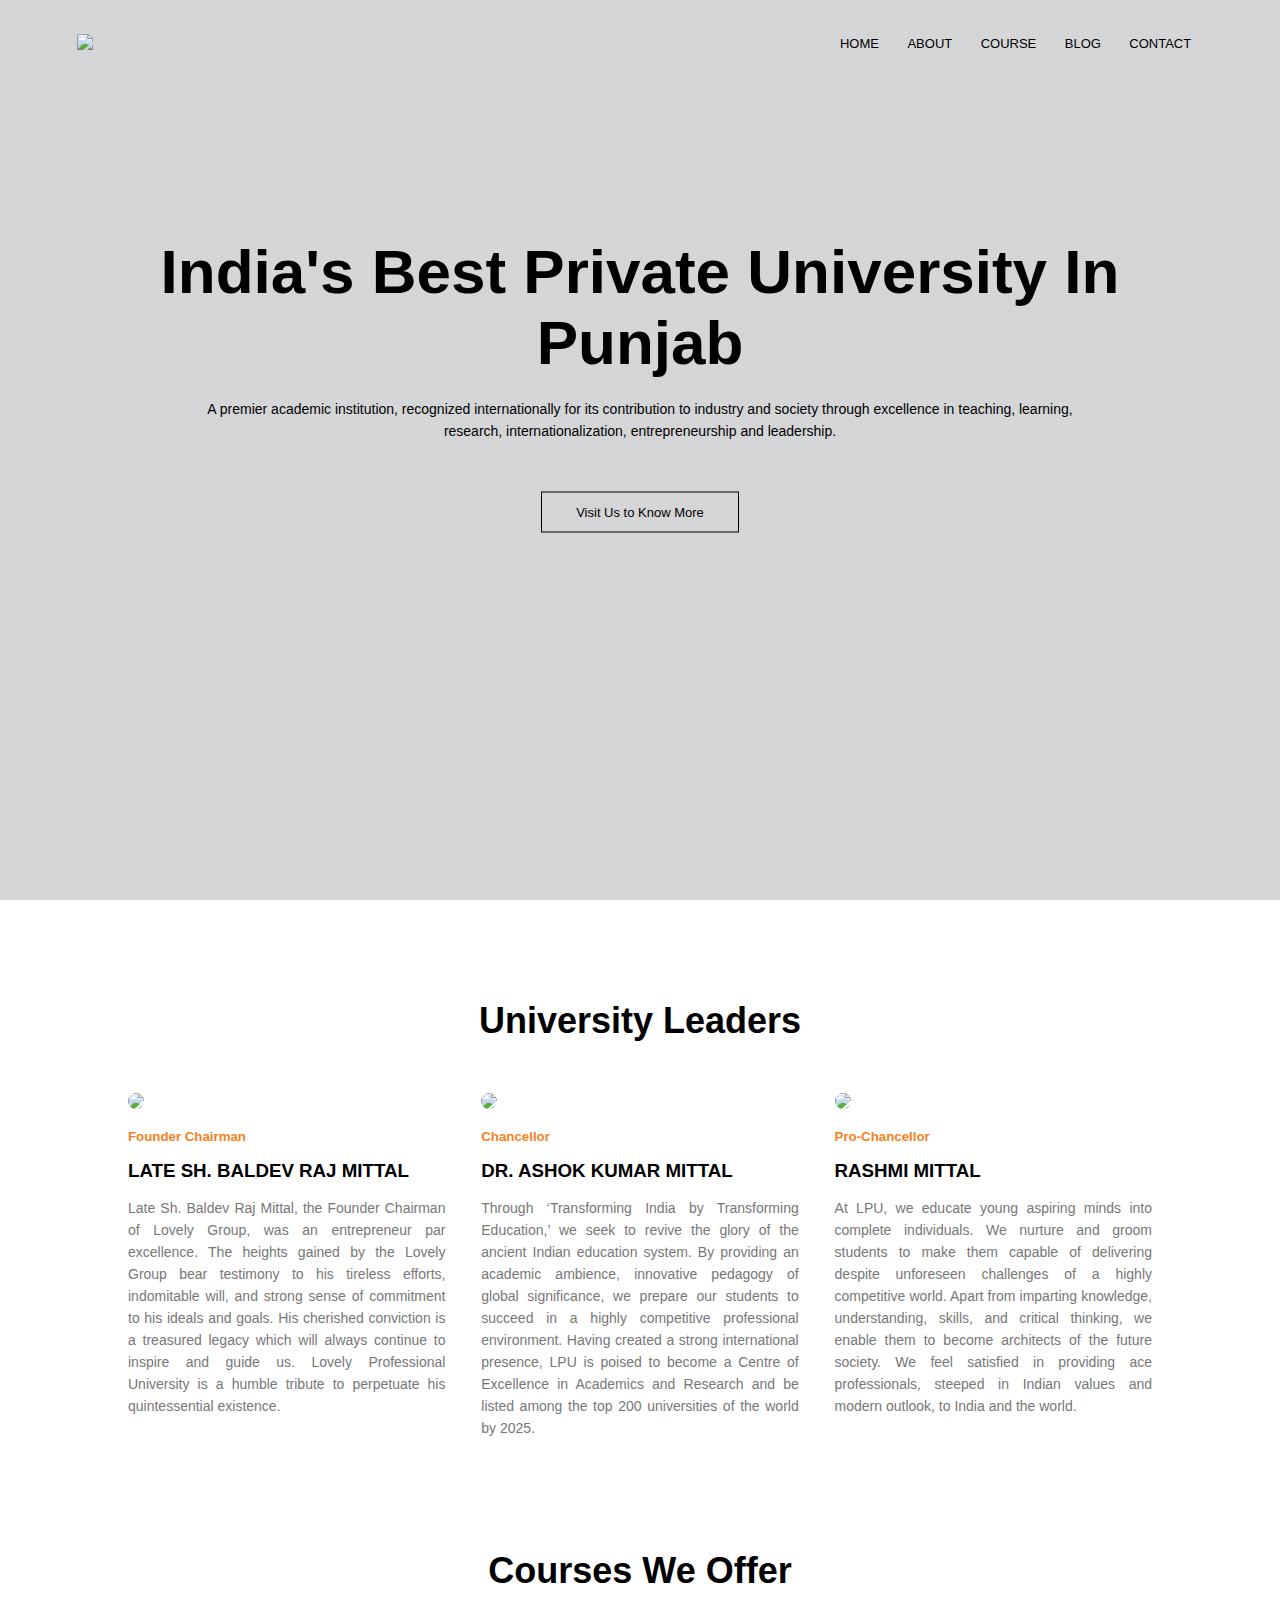
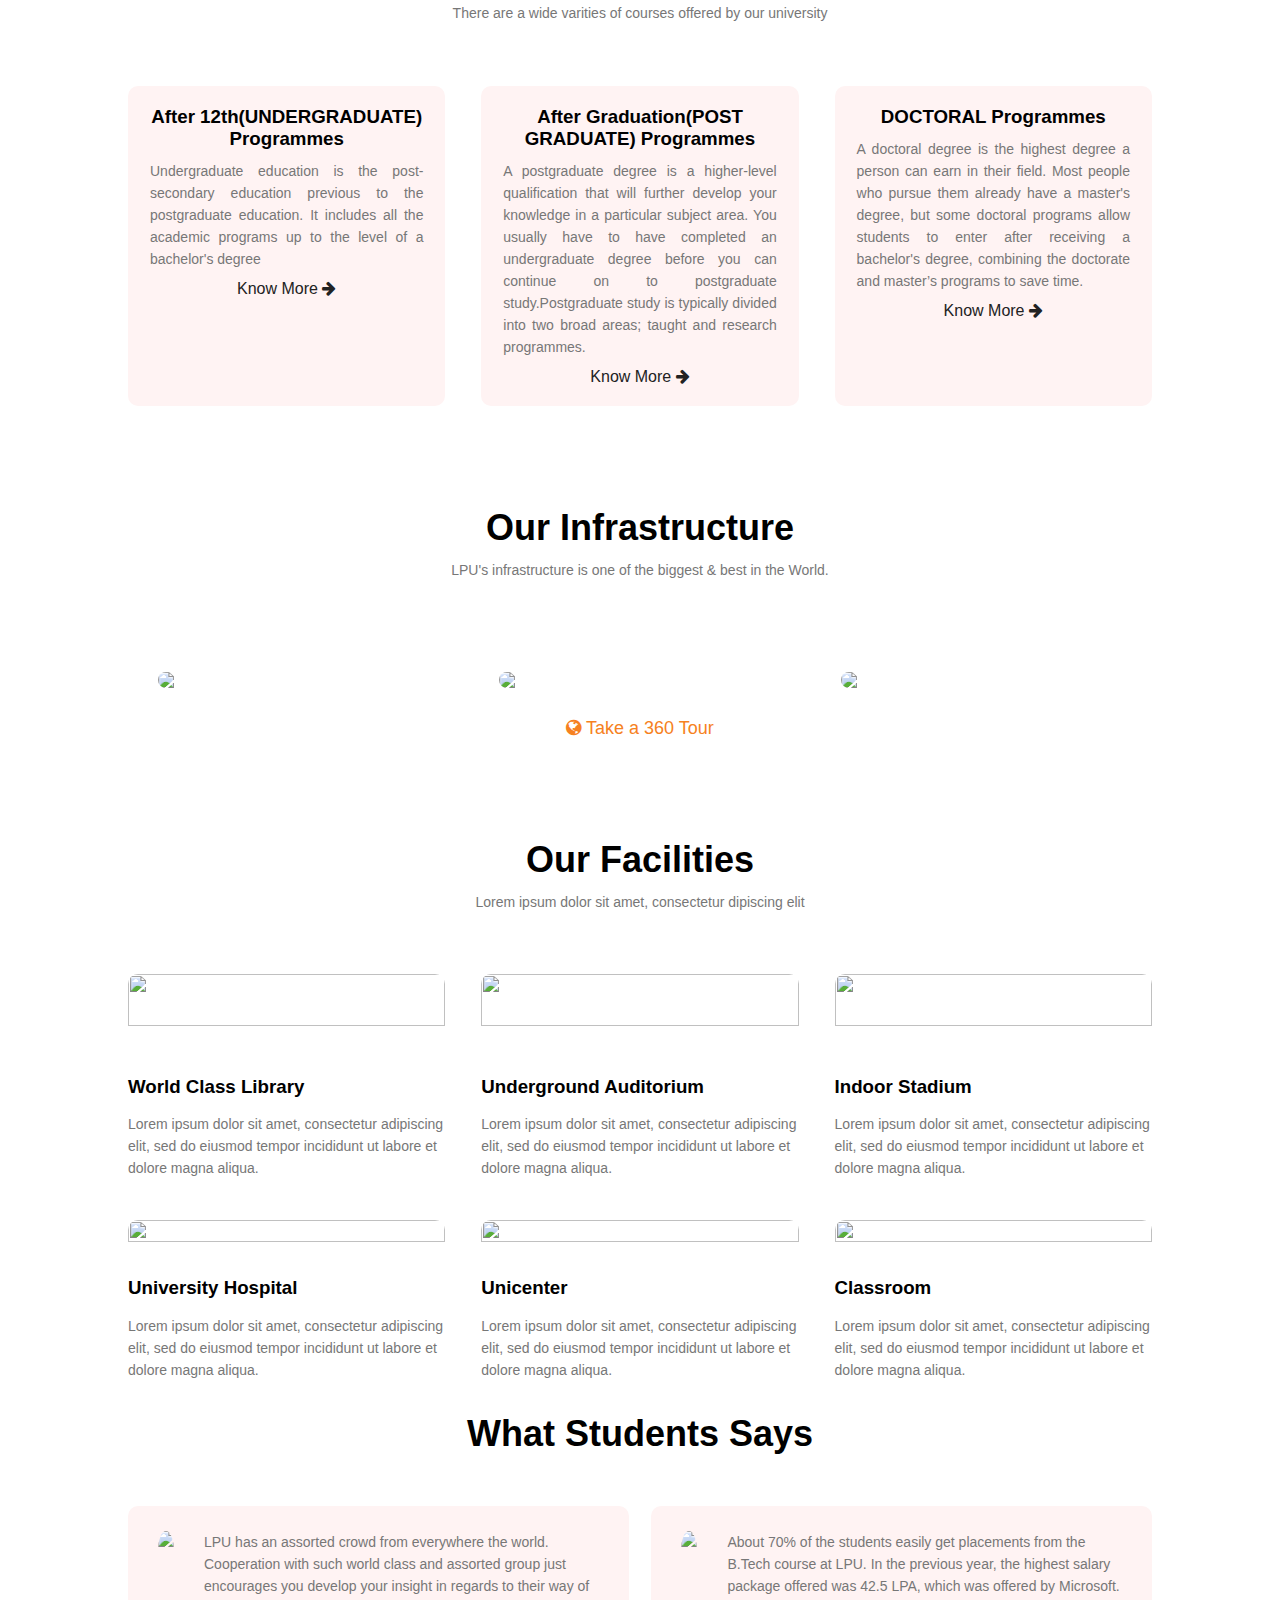
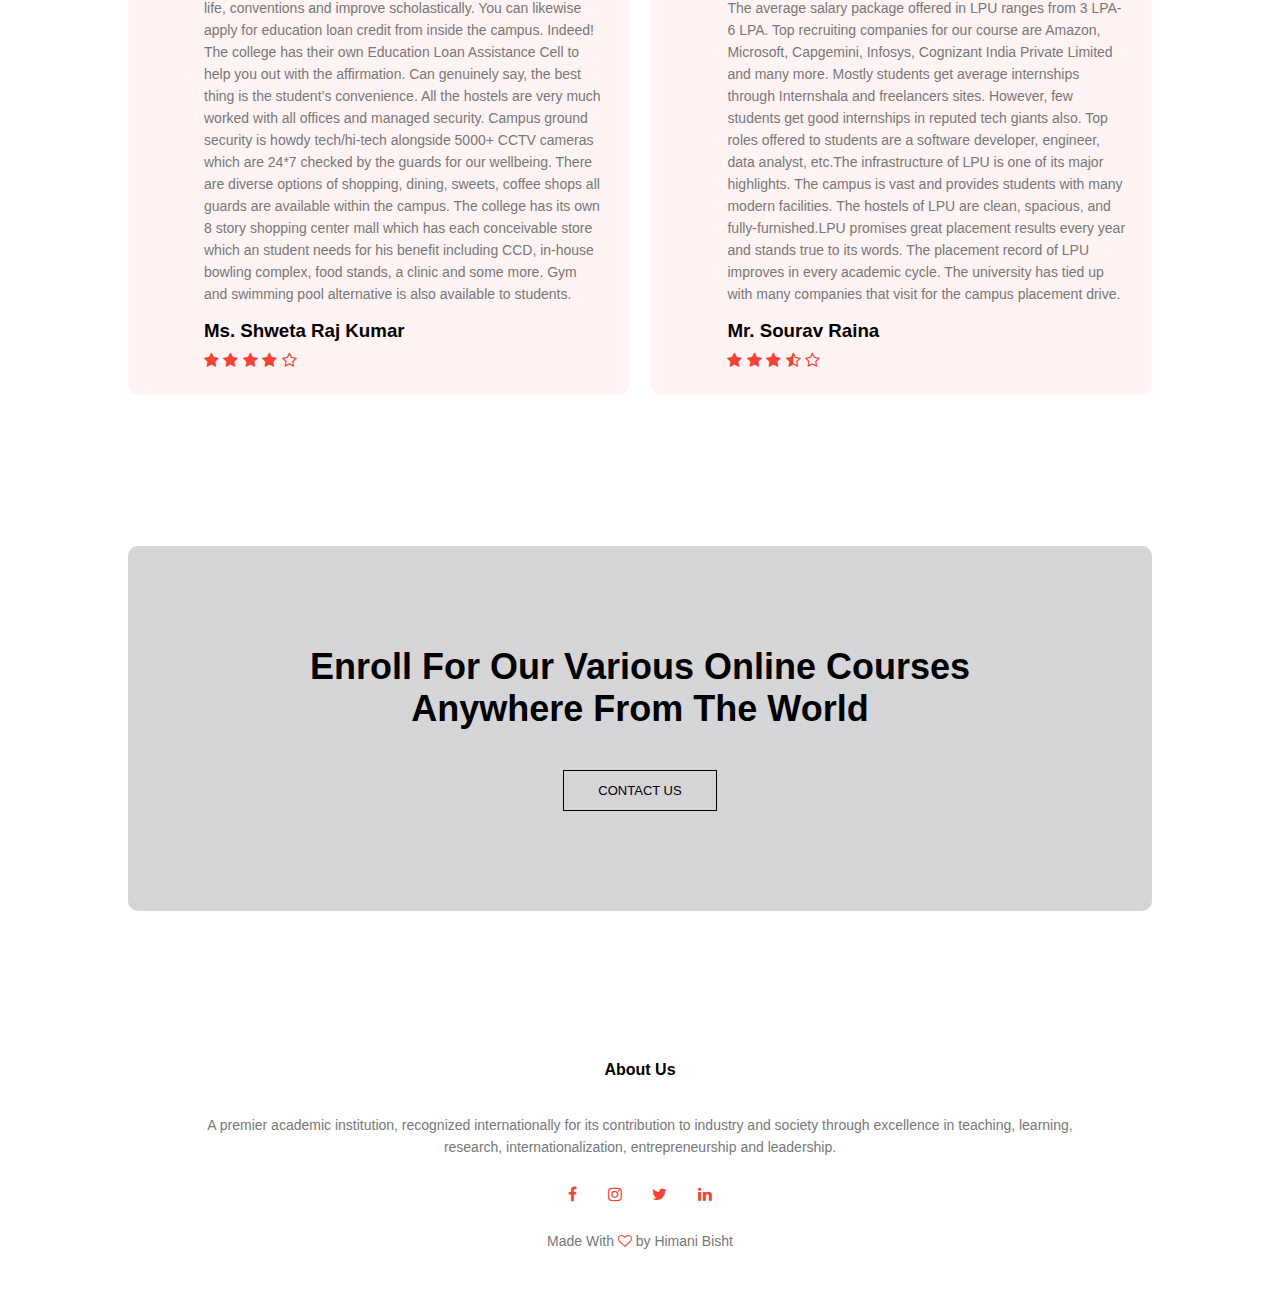
==== index.html @ 3acd2dc0 "Add files via upload" ====
<!DOCTYPE html>
<html lang="en">
  <head>
    <meta name="viewport" content="width=device-width, initial-scale=1.0" />
    <title>University Website</title>
    <link rel="stylesheet" href="style.css" />
    <link
      rel="stylesheet"
      href="https://cdnjs.cloudflare.com/ajax/libs/font-awesome/4.7.0/css/font-awesome.min.css"
    />
  </head>

  <body>
    <section class="header">
      <nav>
        <a href="index.html"
          ><img src="img/lpu-logo-lovely_professional_university.png"
        /></a>
        <div class="nav-links" id="nav-links">
          <i class="fa fa-times" onclick="hideMenu()"></i>

          <ul>
            <li><a href="index.html">HOME</a></li>
            <li><a href="about.html">ABOUT</a></li>
            <li><a href="courses.html">COURSE</a></li>
            <li><a href="blog.html">BLOG</a></li>
            <li><a href="contact.html">CONTACT</a></li>
          </ul>
        </div>
        <i class="fa fa-bars" onclick="showMenu()"></i>
      </nav>
      <div class="textbox">
        <h1>India's Best Private University In Punjab</h1>
        <p>
          A premier academic institution, recognized internationally for its
          contribution to industry and society through excellence in teaching,
          learning, <br />research, internationalization, entrepreneurship and
          leadership.
        </p>
        <a href="https://www.lpu.in/" class="hero-btn">Visit Us to Know More</a>
      </div>
    </section>

    <!-- leader -->

    <section class="leader">
      <h1>University Leaders</h1>
      <div class="row">

        <div class="leader-col">
          <img src="img/founder.jpg" />
          <h5>Founder Chairman</h5>
          <h3>LATE SH. BALDEV RAJ MITTAL</h3>
          <p>
            Late Sh. Baldev Raj Mittal, the Founder Chairman of Lovely Group,
            was an entrepreneur par excellence. The heights gained by the Lovely
            Group bear testimony to his tireless efforts, indomitable will, and
            strong sense of commitment to his ideals and goals. His cherished
            conviction is a treasured legacy which will always continue to
            inspire and guide us. Lovely Professional University is a humble
            tribute to perpetuate his quintessential existence.
          </p>
        </div>

        <div class="leader-col">
          <img src="img/chancellor.jpg" />
          <h5>Chancellor</h5>
          <h3>DR. ASHOK KUMAR MITTAL</h3>
          <p>
            Through ‘Transforming India by Transforming Education,’ we seek to
            revive the glory of the ancient Indian education system. By
            providing an academic ambience, innovative pedagogy of global
            significance, we prepare our students to succeed in a highly
            competitive professional environment. Having created a strong
            international presence, LPU is poised to become a Centre of
            Excellence in Academics and Research and be listed among the top 200
            universities of the world by 2025.
          </p>
        </div>

        <div class="leader-col">
          <img src="img/pro-chancellor.jpg" />
          <h5>Pro-Chancellor</h5>
          <h3>RASHMI MITTAL</h3>
          <p>
            At LPU, we educate young aspiring minds into complete individuals.
            We nurture and groom students to make them capable of delivering
            despite unforeseen challenges of a highly competitive world. Apart
            from imparting knowledge, understanding, skills, and critical
            thinking, we enable them to become architects of the future society.
            We feel satisfied in providing ace professionals, steeped in Indian
            values and modern outlook, to India and the world.
          </p>
        </div>

      </div>
    </section>

    <!-- Courses -->

    <section class = "courses">
        <h1>Courses We Offer</h1>
        <p>There are a wide varities of courses offered by our university</p>
        <div class="row">
            <div class="courses-col">
                <h3>After 12th(UNDERGRADUATE) Programmes</h3>
                <p>Undergraduate education is the post-secondary education previous to the postgraduate education. It includes all the academic programs up to the level of a bachelor's degree</p>
                <a href="https://www.lpu.in/programmes/all/12th" class="know"> Know More <i class="fa fa-arrow-right"></i></a>
            </div>
            <div class="courses-col">
                <h3>After Graduation(POST GRADUATE) Programmes</h3>
                <p>A postgraduate degree is a higher-level qualification that will further develop your knowledge in a particular subject area. You usually have to have completed an undergraduate degree before you can continue on to postgraduate study.Postgraduate study is typically divided into two broad areas; taught and research programmes.</p>
                <a href= "https://www.lpu.in/programmes/all/Graduation" class="know">Know More <i class="fa fa-arrow-right"></i></a>
            </div>
            <div class="courses-col">
                <h3>DOCTORAL Programmes</h3>
                <p>A doctoral degree is the highest degree a person can earn in their field. Most people who pursue them already have a master's degree, but some doctoral programs allow students to enter after receiving a bachelor's degree, combining the doctorate and master’s programs to save time.</p>
                <a href= "https://nest.lpu.in/phd/index.php" class="know">Know More <i class="fa fa-arrow-right"></i></a>
            </div>
        </div>
    </section>

    <!-- Campus -->
    <section class="campus">
      <h1>Our Infrastructure</h1>
      <p>LPU's infrastructure is one of the biggest & best in the World.</p>
      <div class="row">
        <div class="campus-col">
          <img src="img/garden.jpg" />
          <div class="layer">
            <h3>Lpu Garden</h3>
          </div>
        </div>
        <div class="campus-col">
          <img src="img/solar-panel.jpg" />
          <div class="layer">
            <h3>Solar Pannel</h3>
          </div>
        </div>
        <div class="campus-col">
            <img src="img/google-lab.jpg" />
            <div class="layer">
              <h3>Google Lab</h3>
            </div>
        </div>
      </div>
    <a href="https://vr.lpu.in/" class="tour"><i class="fa fa-globe" style="color:#f68121;"></i>  Take a 360 Tour </a>
    </section>

    <!-- facilites -->
    <section class="facilities">
      <h1>Our Facilities</h1>
      <p>Lorem ipsum dolor sit amet, consectetur dipiscing elit</p>

      <div class="row">
        <div class="facilities-col">
          <img src="img/library.png" />
          <h3>World Class Library</h3>
          <p>
            Lorem ipsum dolor sit amet, consectetur adipiscing elit, sed do
            eiusmod tempor incididunt ut labore et dolore magna aliqua.
          </p>
        </div>
        <div class="facilities-col">
          <img src="img/amphitheater.jpg" />
          <h3>Underground Auditorium</h3>
          <p>
            Lorem ipsum dolor sit amet, consectetur adipiscing elit, sed do
            eiusmod tempor incididunt ut labore et dolore magna aliqua.
          </p>
        </div>
        <div class="facilities-col">
          <img src="img/indoor-stadium.jpg" />
          <h3>Indoor Stadium</h3>
          <p>
            Lorem ipsum dolor sit amet, consectetur adipiscing elit, sed do
            eiusmod tempor incididunt ut labore et dolore magna aliqua.
          </p>
        </div>
      </div>
      <div class="row">
        <div class="facilities-col2">
            <img src="img/uni-hospital.jpg" />
            <h3>University Hospital</h3>
            <p>
              Lorem ipsum dolor sit amet, consectetur adipiscing elit, sed do
              eiusmod tempor incididunt ut labore et dolore magna aliqua.
            </p>
        </div>
        <div class="facilities-col2">
            <img src="img/uni-mall.jpg" />
            <h3>Unicenter</h3>
            <p>
              Lorem ipsum dolor sit amet, consectetur adipiscing elit, sed do
              eiusmod tempor incididunt ut labore et dolore magna aliqua.
            </p>
        </div>
        <div class="facilities-col2">
            <img src="img/classroom.jpg" />
            <h3>Classroom</h3>
            <p>
              Lorem ipsum dolor sit amet, consectetur adipiscing elit, sed do
              eiusmod tempor incididunt ut labore et dolore magna aliqua.
            </p>
          </div>
      </div>
    </section>

    <!-- testimonials -->

    <section class="test">
      <h1>What Students Says</h1>
      <div class="row">
        <div class="test-col">
          <img src="img/user2.jpg" />
          <div>
            <p>
                LPU has an assorted crowd from everywhere the world. Cooperation with such world class and assorted group just encourages you develop your insight in regards to their way of life, conventions and improve scholastically. You can likewise apply for education loan credit from inside the campus. Indeed! The college has their own Education Loan Assistance Cell to help you out with the affirmation. Can genuinely say, the best thing is the student’s convenience. All the hostels are very much worked with all offices and managed security. Campus ground security is howdy tech/hi-tech alongside 5000+ CCTV cameras which are 24*7 checked by the guards for our wellbeing. There are diverse options of shopping, dining, sweets, coffee shops all guards are available within the campus. The college has its own 8 story shopping center mall which has each conceivable store which an student needs for his benefit including CCD, in-house bowling complex, food stands, a clinic and some more. Gym and swimming pool alternative is also available to students.
            </p>
            <h3>Ms. Shweta Raj Kumar</h3>
            <i class="fa fa-star"></i>
            <i class="fa fa-star"></i>
            <i class="fa fa-star"></i>
            <i class="fa fa-star"></i>
            <i class="fa fa-star-o"></i>
          </div>
        </div>
        <div class="test-col">
          <img src="img/user1.png" />
          <div>
            <p>
                About 70% of the students easily get placements from the B.Tech course at LPU. In the previous year, the highest salary package offered was 42.5 LPA, which was offered by Microsoft. The average salary package offered in LPU ranges from 3 LPA-6 LPA. Top recruiting companies for our course are Amazon, Microsoft, Capgemini, Infosys, Cognizant India Private Limited and many more. Mostly students get average internships through Internshala and freelancers sites. However, few students get good internships in reputed tech giants also. Top roles offered to students are a software developer, engineer, data analyst, etc.The infrastructure of LPU is one of its major highlights. The campus is vast and provides students with many modern facilities. The hostels of LPU are clean, spacious, and fully-furnished.LPU promises great placement results every year and stands true to its words. The placement record of LPU improves in every academic cycle. The university has tied up with many companies that visit for the campus placement drive.
            </p>
            <h3>Mr. Sourav Raina</h3>
            <i class="fa fa-star"></i>
            <i class="fa fa-star"></i>
            <i class="fa fa-star"></i>
            <i class="fa fa-star-half-o"></i>
            <i class="fa fa-star-o"></i>
          </div>
        </div>
      </div>
    </section>

    <!--Call to action-->

    <section class="cta">
      <h1>
        Enroll For Our Various Online Courses<br />Anywhere From The World
      </h1>
      <a href="#" class="hero-btn">CONTACT US</a>
    </section>

    <!-- Footer -->
    <section class="footer">
      <h4>About Us</h4>
      <p>
        A premier academic institution, recognized internationally for its
        contribution to industry and society through excellence in teaching,
        learning, <br />research, internationalization, entrepreneurship and
        leadership.
      </p>
      <div class="icons">
        <a href="https://www.facebook.com/LPUUniversity"><i class="fa fa-facebook"></i></a>
        <a href="https://www.instagram.com/lpuuniversity"><i class="fa fa-instagram"></i></a>
        <a href="https://twitter.com/lpuuniversity"><i class="fa fa-twitter"></i></a>
        <a href=" https://www.linkedin.com/school/lovely-professional-university"><i class="fa fa-linkedin"></i></a>
      </div>
      <p>Made With <i class="fa fa-heart-o"></i> by Himani Bisht</p>
    </section>

    <!-- Java script for toggle menu -->
    <script>
      var navlinks = document.getElementById("nav-links");
      function showMenu() {
        navlinks.style.right = 0;
      }
      function hideMenu() {
        navlinks.style.right = "-200px";
      }
    </script>
  </body>
</html>
---- style.css ----
*{
    margin: 0;
    padding: 0;
    font-family: 'Poppins', sans-serif;
}
.header{
    min-height: 100vh;
    width: 100%;
    background-image: linear-gradient(rgba(185, 186, 190, 0.6),rgba(185, 186, 190, 0.6)),url(img/banner.jpeg);
    background-position: center;
    background-size: cover;
    position: relative;
}
nav{
    display: flex;
    padding: 2% 6%;
    justify-content: space-between;
    align-items: center;
}
nav img{
    width: 200px;
}
.nav-links{
    flex: 1;
    text-align: right; 
}
.nav-links ul li{
    list-style: none;
    display:inline-block;
    padding: 8px 12px;
    position:relative;
}
.nav-links ul li a{
    text-decoration: none;
    color:#000;
    font-size: 13px;
}
.nav-links ul li::after{
    content: "";
    width:0%;
    height:2px;
    background: #f44336;
    display: block;
    margin: auto;
    transition: 0.5s;
}
.nav-links ul li:hover::after{
    width: 100%;
}
.textbox{
    width:90%;
    position: relative;
    top: 50%;
    left:50%;
    transform: translate(-50% ,50%);
    text-align: center;
}
.textbox h1{
    font-size: 62px;
}
.textbox p{
    margin: 10px 0 40px;
    font-size: 14px;
}
.hero-btn{
    display: inline-block;
    text-decoration: none;
    color:#000;
    border: 1px solid;
    padding: 12px 34px;
    font-size: 13px;
    background: transparent;
    position: relative;
    cursor: pointer;
}
.hero-btn:hover{
    color:#fff;
    border: 1px solid #f44336;
    background-color: #f44336;
    transition: 1s;
}
nav .fa{
    display:none;
}

@media (max-width: 700px) {
    .textbox h1{
        font-size: 20px;
    }
    .nav-links ul li {
        display: block;
    }
    .nav-links{
        position: fixed;
        background:#f78c84;
        height:100vh;
        width:200px;
        top:0;
        right: -200px;
        text-align: left;
        z-index :2;
        transition: 1s;
    }
    nav .fa{
        display: block;
        margin:10px;
        font-size: 22px;
        cursor: pointer;
    }
    .nav-links ul{
        padding:30px;
    }
}

/* leader */

.leader{
    width:80%;
    margin: auto;
    text-align: center;
    padding-top: 100px;
}

h1{
    font-size: 36px;
    font-weight: 600;
    font-family:'Poppins', sans-serif;
}

p{
    font-size: 14px;
    font-weight: 300;
    line-height: 22px;
    padding: 10px;
    font-family:'Poppins', sans-serif;
}

.row{
    margin-top: 5%;
    display: flex;
    justify-content: space-between;
}

.leader-col{
    flex-basis: 31%;
    border-radius: 10px;
    margin-bottom:5%;
    text-align: justify;
}

.leader p {
    color:#777;
}

.leader-col img {
    width:100%;
    border-radius: 10px;
}

.leader-col p{
    padding: 0;
}

.leader-col h3 {
    margin-top: 16px;
    margin-bottom: 15px;
    text-align: left;
}

.leader-col h5 {
    color: #f68121;
    margin-top: 16px;
    margin-bottom: 15px;
    text-align: left;
}

@media(max-width: 700px){
    .row{
        flex-direction: column;
    }
}

/* courses */

.courses{
    width:80%;
    margin:auto;
    text-align: center;
    padding-top: 60px;
}
.courses p{
    color:#777;
    text-align: center;
}
.courses-col{
    flex-basis: 31%;
    background-color: #fff3f3;
    border-radius: 10px;
    margin-bottom: 5%;
    padding:20px 12px; 
    box-sizing: border-box;
}
.courses-col p {
    text-align: justify;
}

.courses-col:hover{
    box-shadow: 0 0 20px 0 rgba(0,0,0,0.2);
}

.know{
    text-decoration: none;
    color:#222;
}
.know:hover{
    color: #f44336;
}

/* campus */

.campus{
    width:80%;
    margin:auto;
    text-align: center;
    padding-top:50px;
}
.campus-col{
    flex-basis: 32%;
    border-radius:10px;
    margin:30px;
    position:relative;
    overflow: hidden;
}

.campus-col img{
    width: 100%;
    display: block;
}

.campus p {
    color :#777;
}

.tour {
    font-size: 18px;
    text-decoration: none;
    color: #f68121;
}

.layer{
    background: transparent;
    height: 100%;
    width: 100%;
    position: absolute;
    top:0;
    left:0;
    transition: 0.5s;
}
.layer:hover{
    background: rgba(255, 124, 119, 0.8);
}
.layer h3 {
    width: 100%;
    font-weight: 500;
    color:#fff;
    font-size: 26px;
    position: absolute;
    transform: translateX(-50%);
    bottom: 0;
    left:50%;
    opacity: 0;
    transition: 0.5s
}
.layer:hover h3 {
    bottom:49%;
    opacity: 1;
}

/* Facilities */

.facilities{
    width:80%;
    margin: auto;
    text-align: center;
    padding-top: 100px;
}
.facilities-col{
    flex-basis: 31%;
    border-radius: 10px;
    margin-bottom:5%;
    text-align: left;
}
.facilities-col2 {
    flex-basis: 31%;
    border-radius: 10px;
    text-align: left;
}

.facilities-col-row2{
    flex-basis: 46%;
    border-radius: 10px;
    margin-bottom:5%;
    text-align: left;
}

.facilities-col-row2 img{
    width:100%;
    height:60%;
    border-radius: 10px;
}

.facilities p {
    color:#777;
}
.facilities-col img {
    width:100%;
    height:60%;
    border-radius: 10px;
}
.facilities-col2 img {
    width:100%;
    height:40%;
    border-radius: 10px;
}
.facilities-col p ,.facilities-col2 p , .facilities-col-row2 p{
    padding: 0;
}
.facilities-col h3,.facilities-col2 p, .facilities-col-course{
    margin-top: 16px;
    margin-bottom: 15px;
    text-align: left;
}

/* testimonials */

.test{
    width:80%;
    margin:auto;
    text-align: center;
    padding-top:50px;
}
.test p{color:#777}
.test-col{
    flex-basis:44%;
    border-radius: 10px;
    margin-bottom:5%;
    text-align: left;
    background:#fff3f3;
    padding:25px;
    cursor: pointer;
    display: flex;
}
.test-col img{
    height:40px;
    border-radius: 50%;
    margin-left: 5px;
    margin-right: 30px;
}
.test-col p{
    padding: 0;
}
.test-col h3{
    text-align: left;
    margin-top: 15px;
    margin-bottom: 10px;
}
.test-col .fa{
    color: #f44336;
}
@media (max-width : 700px){
    .test-col img{
        margin-right: 15px;
    }
}
.cta{
    margin: 100px auto;
    width: 80%;
    background-image: linear-gradient( rgba(185, 186, 190, 0.6),rgba(185, 186, 190, 0.6)), url("img/banner2.jpg");
    background-position: center;
    background-size: cover;
    border-radius: 10px;
    text-align: center;
    padding: 100px 0;
}
.cta h1{
    margin-bottom: 40px;
    padding: 0;
} 
@media(max-width:700px){
    .cta h1{
        font-size: 24px;
    }
}

/* footer */

.footer{
    width:100%;
    text-align: center;
    padding: 30px 0;
}
.footer h4{
    margin-bottom: 25px;
    margin-top:20px;
    font-weight:600;
}
.footer p{color:#777}

.icons .fa{
    color:#f44336;
    margin: 0 13px;
    cursor: pointer;
    padding: 18px 0;
}
.fa-heart-o{
    color:#f44336;
}

/* about us page */

.sub-header{
    height: 50vh;
    width: 100%;
    background-image: linear-gradient(rgba(136, 138, 148, 0.6),rgba(136, 138, 148, 0.6)) ,url("img/background.jpg");
    background-position: center;
    background-size: cover;
    text-align: center;
} 
.sub-header h1{
    margin-top: 40px;
}

.about-us{
    width:80%;
    margin: auto;
    padding-top: 150px;
    padding-bottom: 50px;
    text-align: center;
}

.about-us{
    padding: 30px 2px;
}

.about-us img{
    padding-top: 50px;
    width:100%;
}

.about-us h1{
    padding-top: 50px;
}

.red-btn{
    border: 1px solid #f44336;
    background: transparent;
    color:#f44336;
}
.red-btn:hover{
    color:white;
}

.rank{
    width:80%;
    margin: auto;
    padding-top: 50px;
    padding-bottom: 50px;
    text-align: center;
}

.rank{
    padding: 30px 2px;
}

.rank img{
    padding-top: 50px;
    width:100%;
}
.rank p{
    font-size: 14px;
    font-weight: 300;
    color:#777;
}
.rank h1{
    padding-top: 0;
}
/* vision and mission */
.vision{
    width:80%;
    margin:auto;
    text-align: center;
    padding-top: 60px;
}
.vision p{
    padding-top: 10px;
    color:#777;
    text-align: justify;
}
.vision-col{
    flex-basis:48%;
    background-color: #fff3f3;
    border-radius: 10px;
    margin-bottom: 5%;
    padding:20px 12px; 
    box-sizing: border-box;
    box-shadow: 0 0 20px 0 rgba(0,0,0,0.2);
}
.vision-col ul{
    font-size:14px;
    font-weight: 300;
    list-style-type: none;
    color: #777;
    padding-top: 10px;
    text-align: justify;
    line-height: 22px;
}
.vision-col img{
    width:100%;
}

/* blog content */

.blog{
    width:80%;
    margin: auto;
    padding: 60px 0;
}
.blog h1{
    text-align: center;
}
.blog-left{
    flex-basis: 65%;
}
.blog-left img{
    width: 100%;
}
.blog-left h2{
    color:#222;
    font-weight: 600;
    margin: 30px 0;
}
.blog-left p {
    color:#999;
    padding:0;
}
.blog-right{
    flex-basis: 32%;
}
.blog-right h3{
    background: #f44336;
    color:#fff;
    padding: 7px 0;
    font-size:16px;
    margin-bottom:20px;
    text-align: center;
}
.blog-right div{
    display:flex;
    align-items: center;
    justify-content: space-between;
    color:#555;
    padding: 8px;
    box-sizing: border-box;
}

/* comment-box */

.comment{
    border: 1px solid #ccc;
    margin: 50px 0;
    padding: 10px 20px;
}

.comment h3{
    text-align: left;
}
 .comment-form input , .comment-form textarea{
    width:97%;
    padding:10px;
    margin: 15px 0;
    box-sizing: none;
    border: none;
    outline: none;
    background: #f0f0f0;
 }
 .comment-form button{
    margin:10px 0;
 }
  
@media(max-width: 700px){
    .sub-header h1{
        font-size: 24px;
    }
}

/* location */

.location{
    width:80%;
    margin:auto;
    padding: 80px 0;
}

.location iframe{
    width:100%;
}

.contact-us{
    width: 80%;
    margin: auto;
}
.contact-us p{
    color:#777;
}
.contact-col{
    flex-basis: 48%;
    margin-bottom: 30px;
}
.contact-col div{
    display: flex;
    align-items: center;
    margin-bottom: 40px;
}
.contact-col .fa{
    font-size: 28px;
    color:#f44336;
    margin: 10px;
    margin-right: 30px;
}
.contact-col div p{
    padding: 0;
}
.contact-col div h5{
    font-size: 20px;
    font-weight: 400;
    margin-bottom: 5px;
    color: #555;
}
.contact-col input , .contact-col textarea{
    width:100%;
    padding:15px;
    margin-bottom:17px;
    outline:none;
    border: 1px solid #ccc;
    box-sizing: border-box;
}
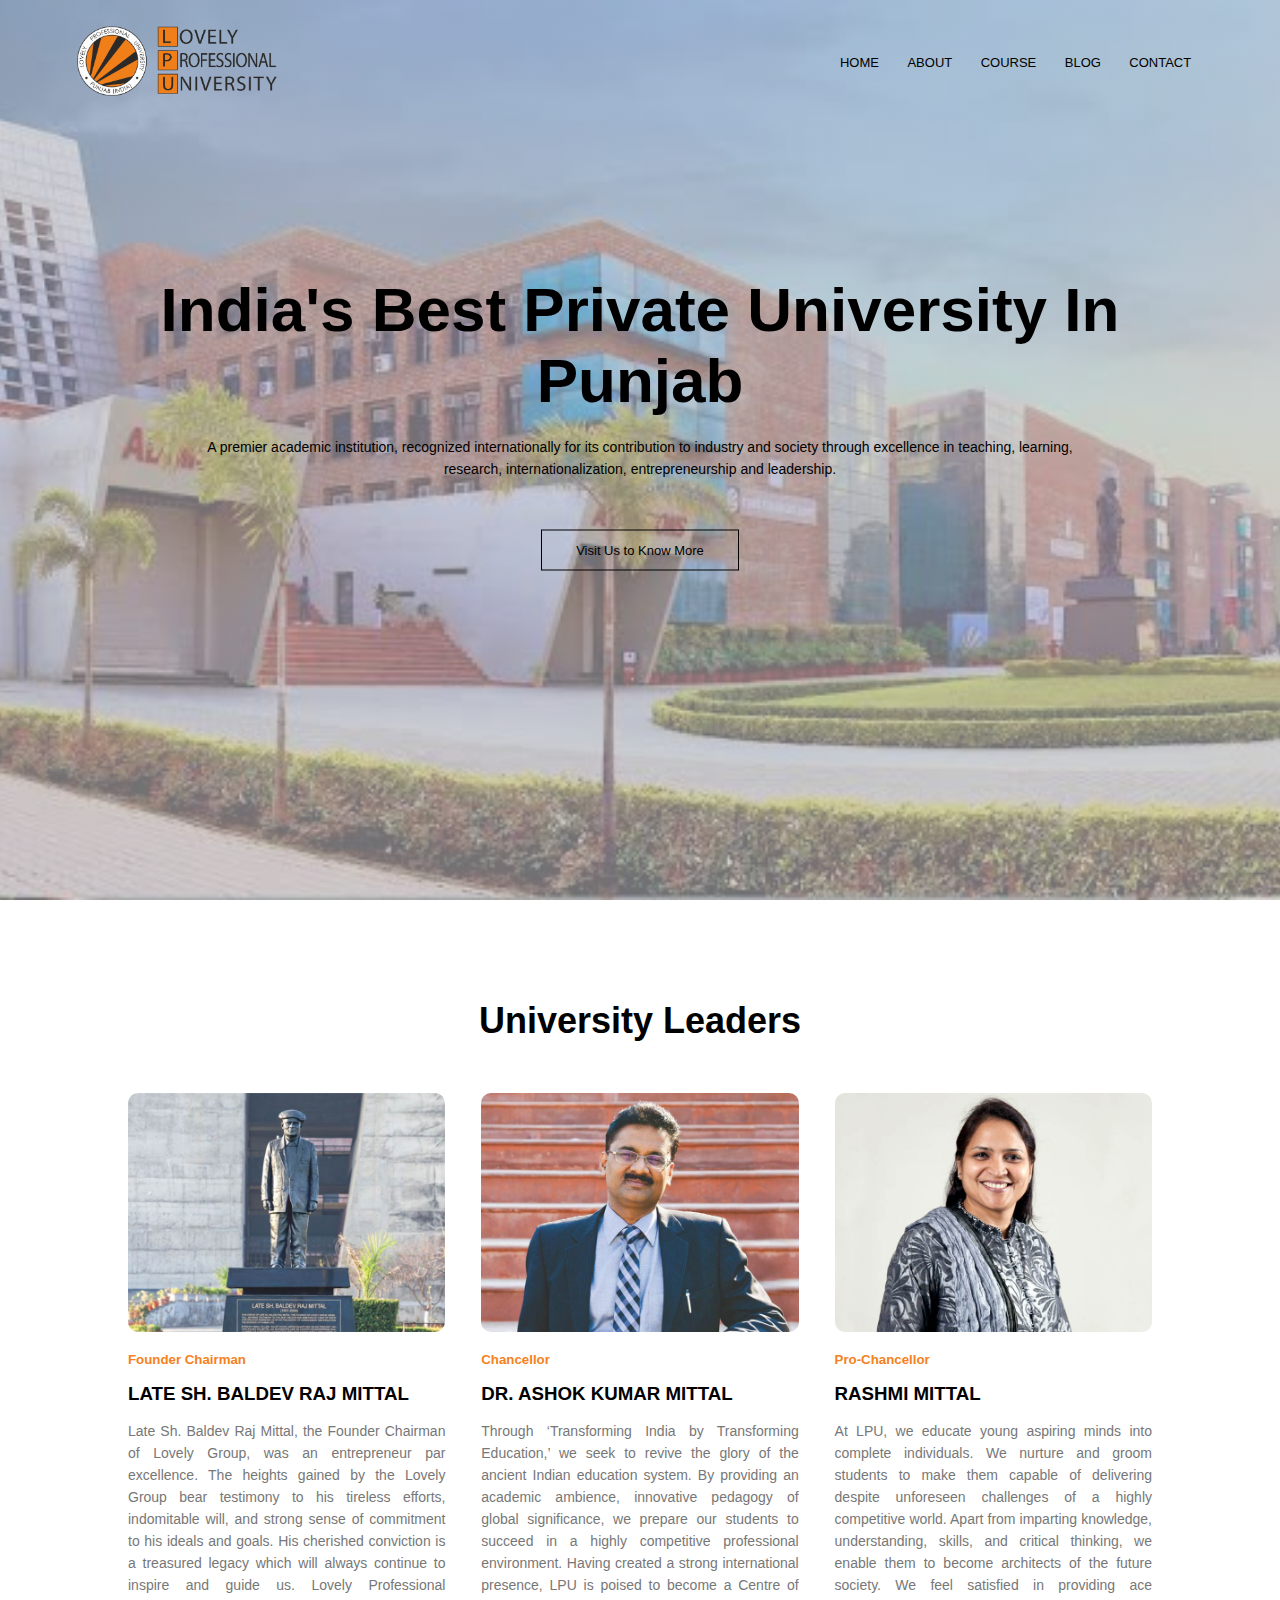
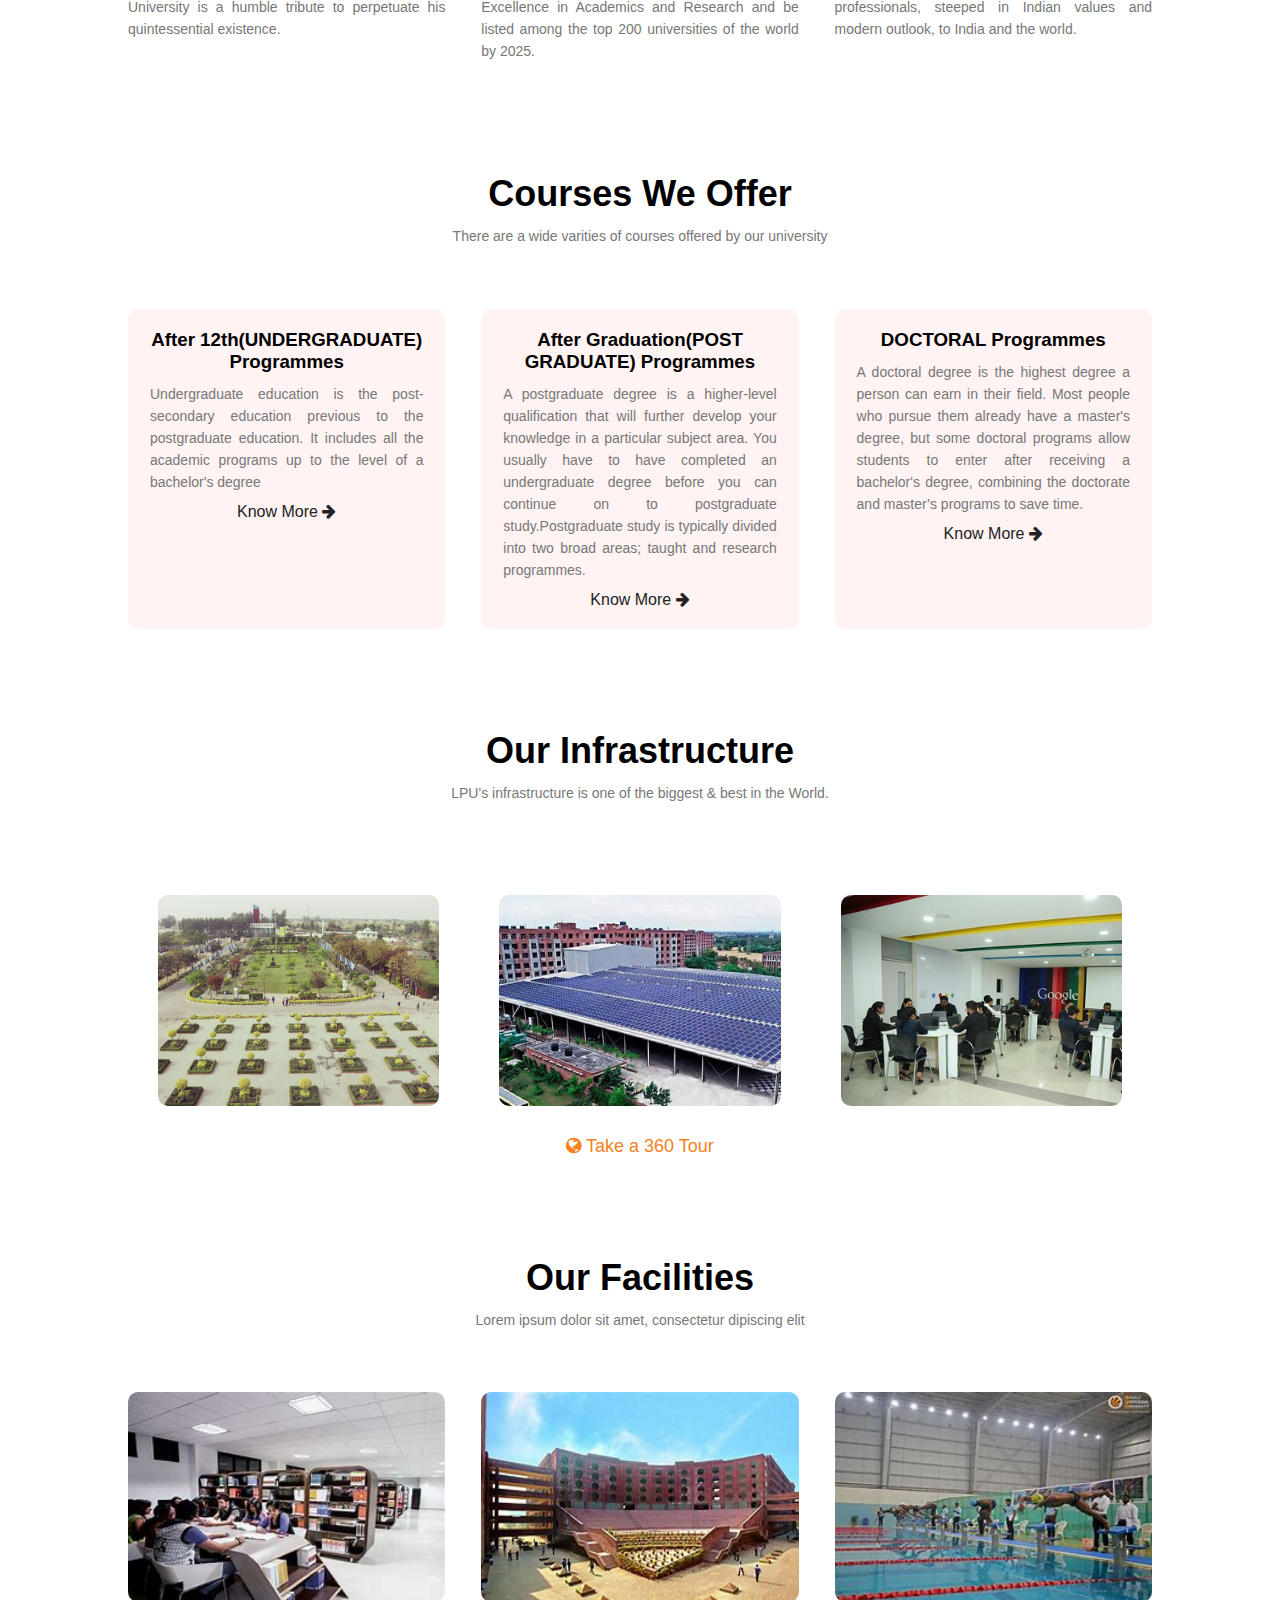
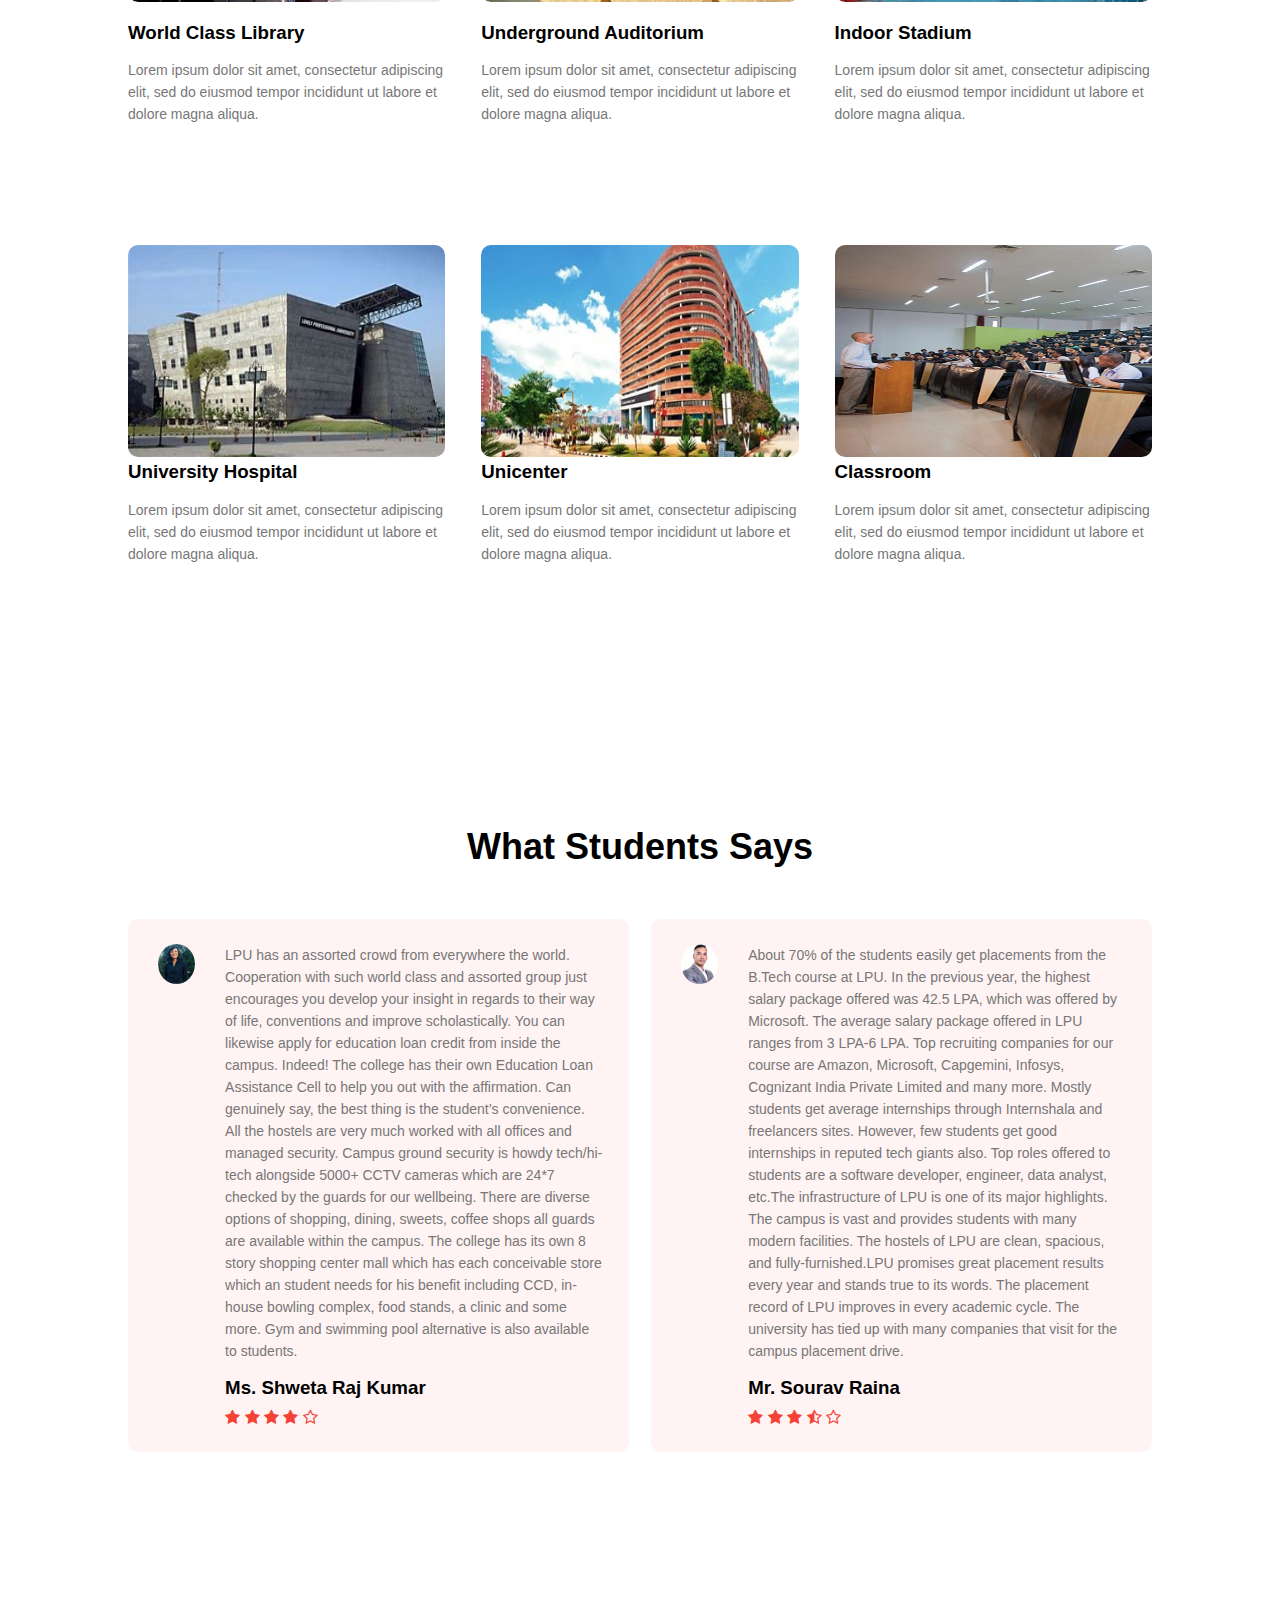
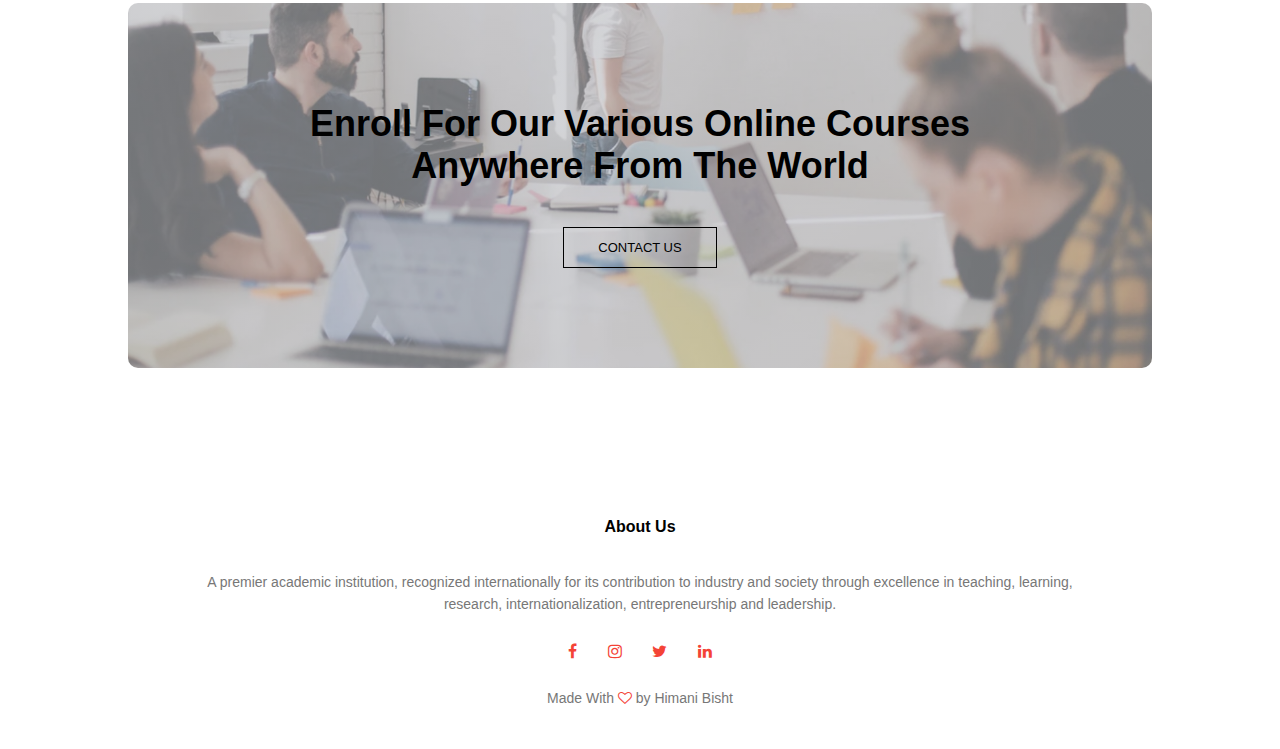
==== commit e19fa81c: "Update index.html" ====
--- a/index.html
+++ b/index.html
@@ -14,7 +14,7 @@
     <section class="header">
       <nav>
         <a href="index.html"
-          ><img src="img/lpu-logo-lovely_professional_university.png"
+          ><img src="lpu-logo-lovely_professional_university.png"
         /></a>
         <div class="nav-links" id="nav-links">
           <i class="fa fa-times" onclick="hideMenu()"></i>
@@ -48,7 +48,7 @@
       <div class="row">
 
         <div class="leader-col">
-          <img src="img/founder.jpg" />
+          <img src="founder.jpg" />
           <h5>Founder Chairman</h5>
           <h3>LATE SH. BALDEV RAJ MITTAL</h3>
           <p>
@@ -63,7 +63,7 @@
         </div>
 
         <div class="leader-col">
-          <img src="img/chancellor.jpg" />
+          <img src="chancellor.jpg" />
           <h5>Chancellor</h5>
           <h3>DR. ASHOK KUMAR MITTAL</h3>
           <p>
@@ -79,7 +79,7 @@
         </div>
 
         <div class="leader-col">
-          <img src="img/pro-chancellor.jpg" />
+          <img src="pro-chancellor.jpg" />
           <h5>Pro-Chancellor</h5>
           <h3>RASHMI MITTAL</h3>
           <p>
@@ -126,19 +126,19 @@
       <p>LPU's infrastructure is one of the biggest & best in the World.</p>
       <div class="row">
         <div class="campus-col">
-          <img src="img/garden.jpg" />
+          <img src="garden.jpg" />
           <div class="layer">
             <h3>Lpu Garden</h3>
           </div>
         </div>
         <div class="campus-col">
-          <img src="img/solar-panel.jpg" />
+          <img src="solar-panel.jpg" />
           <div class="layer">
             <h3>Solar Pannel</h3>
           </div>
         </div>
         <div class="campus-col">
-            <img src="img/google-lab.jpg" />
+            <img src="google-lab.jpg" />
             <div class="layer">
               <h3>Google Lab</h3>
             </div>
@@ -154,7 +154,7 @@
 
       <div class="row">
         <div class="facilities-col">
-          <img src="img/library.png" />
+          <img src="library.png" />
           <h3>World Class Library</h3>
           <p>
             Lorem ipsum dolor sit amet, consectetur adipiscing elit, sed do
@@ -162,7 +162,7 @@
           </p>
         </div>
         <div class="facilities-col">
-          <img src="img/amphitheater.jpg" />
+          <img src="amphitheater.jpg" />
           <h3>Underground Auditorium</h3>
           <p>
             Lorem ipsum dolor sit amet, consectetur adipiscing elit, sed do
@@ -170,7 +170,7 @@
           </p>
         </div>
         <div class="facilities-col">
-          <img src="img/indoor-stadium.jpg" />
+          <img src="indoor-stadium.jpg" />
           <h3>Indoor Stadium</h3>
           <p>
             Lorem ipsum dolor sit amet, consectetur adipiscing elit, sed do
@@ -180,7 +180,7 @@
       </div>
       <div class="row">
         <div class="facilities-col2">
-            <img src="img/uni-hospital.jpg" />
+            <img src="uni-hospital.jpg" />
             <h3>University Hospital</h3>
             <p>
               Lorem ipsum dolor sit amet, consectetur adipiscing elit, sed do
@@ -188,7 +188,7 @@
             </p>
         </div>
         <div class="facilities-col2">
-            <img src="img/uni-mall.jpg" />
+            <img src="uni-mall.jpg" />
             <h3>Unicenter</h3>
             <p>
               Lorem ipsum dolor sit amet, consectetur adipiscing elit, sed do
@@ -196,7 +196,7 @@
             </p>
         </div>
         <div class="facilities-col2">
-            <img src="img/classroom.jpg" />
+            <img src="classroom.jpg" />
             <h3>Classroom</h3>
             <p>
               Lorem ipsum dolor sit amet, consectetur adipiscing elit, sed do
@@ -212,7 +212,7 @@
       <h1>What Students Says</h1>
       <div class="row">
         <div class="test-col">
-          <img src="img/user2.jpg" />
+          <img src="user2.jpg" />
           <div>
             <p>
                 LPU has an assorted crowd from everywhere the world. Cooperation with such world class and assorted group just encourages you develop your insight in regards to their way of life, conventions and improve scholastically. You can likewise apply for education loan credit from inside the campus. Indeed! The college has their own Education Loan Assistance Cell to help you out with the affirmation. Can genuinely say, the best thing is the student’s convenience. All the hostels are very much worked with all offices and managed security. Campus ground security is howdy tech/hi-tech alongside 5000+ CCTV cameras which are 24*7 checked by the guards for our wellbeing. There are diverse options of shopping, dining, sweets, coffee shops all guards are available within the campus. The college has its own 8 story shopping center mall which has each conceivable store which an student needs for his benefit including CCD, in-house bowling complex, food stands, a clinic and some more. Gym and swimming pool alternative is also available to students.
@@ -226,7 +226,7 @@
           </div>
         </div>
         <div class="test-col">
-          <img src="img/user1.png" />
+          <img src="user1.png" />
           <div>
             <p>
                 About 70% of the students easily get placements from the B.Tech course at LPU. In the previous year, the highest salary package offered was 42.5 LPA, which was offered by Microsoft. The average salary package offered in LPU ranges from 3 LPA-6 LPA. Top recruiting companies for our course are Amazon, Microsoft, Capgemini, Infosys, Cognizant India Private Limited and many more. Mostly students get average internships through Internshala and freelancers sites. However, few students get good internships in reputed tech giants also. Top roles offered to students are a software developer, engineer, data analyst, etc.The infrastructure of LPU is one of its major highlights. The campus is vast and provides students with many modern facilities. The hostels of LPU are clean, spacious, and fully-furnished.LPU promises great placement results every year and stands true to its words. The placement record of LPU improves in every academic cycle. The university has tied up with many companies that visit for the campus placement drive.
@@ -248,7 +248,7 @@
       <h1>
         Enroll For Our Various Online Courses<br />Anywhere From The World
       </h1>
-      <a href="#" class="hero-btn">CONTACT US</a>
+      <a href="contact.html" class="hero-btn">CONTACT US</a>
     </section>
 
     <!-- Footer -->
--- a/style.css
+++ b/style.css
@@ -6,7 +6,7 @@
 .header{
     min-height: 100vh;
     width: 100%;
-    background-image: linear-gradient(rgba(185, 186, 190, 0.6),rgba(185, 186, 190, 0.6)),url(img/banner.jpeg);
+    background-image: linear-gradient(rgba(185, 186, 190, 0.6),rgba(185, 186, 190, 0.6)),url(banner.jpeg);
     background-position: center;
     background-size: cover;
     position: relative;
@@ -375,7 +375,7 @@
 .cta{
     margin: 100px auto;
     width: 80%;
-    background-image: linear-gradient( rgba(185, 186, 190, 0.6),rgba(185, 186, 190, 0.6)), url("img/banner2.jpg");
+    background-image: linear-gradient( rgba(185, 186, 190, 0.6),rgba(185, 186, 190, 0.6)), url("banner2.jpg");
     background-position: center;
     background-size: cover;
     border-radius: 10px;
@@ -421,7 +421,7 @@
 .sub-header{
     height: 50vh;
     width: 100%;
-    background-image: linear-gradient(rgba(136, 138, 148, 0.6),rgba(136, 138, 148, 0.6)) ,url("img/background.jpg");
+    background-image: linear-gradient(rgba(136, 138, 148, 0.6),rgba(136, 138, 148, 0.6)) ,url("background.jpg");
     background-position: center;
     background-size: cover;
     text-align: center;
@@ -643,4 +643,4 @@
     outline:none;
     border: 1px solid #ccc;
     box-sizing: border-box;
-}+}
